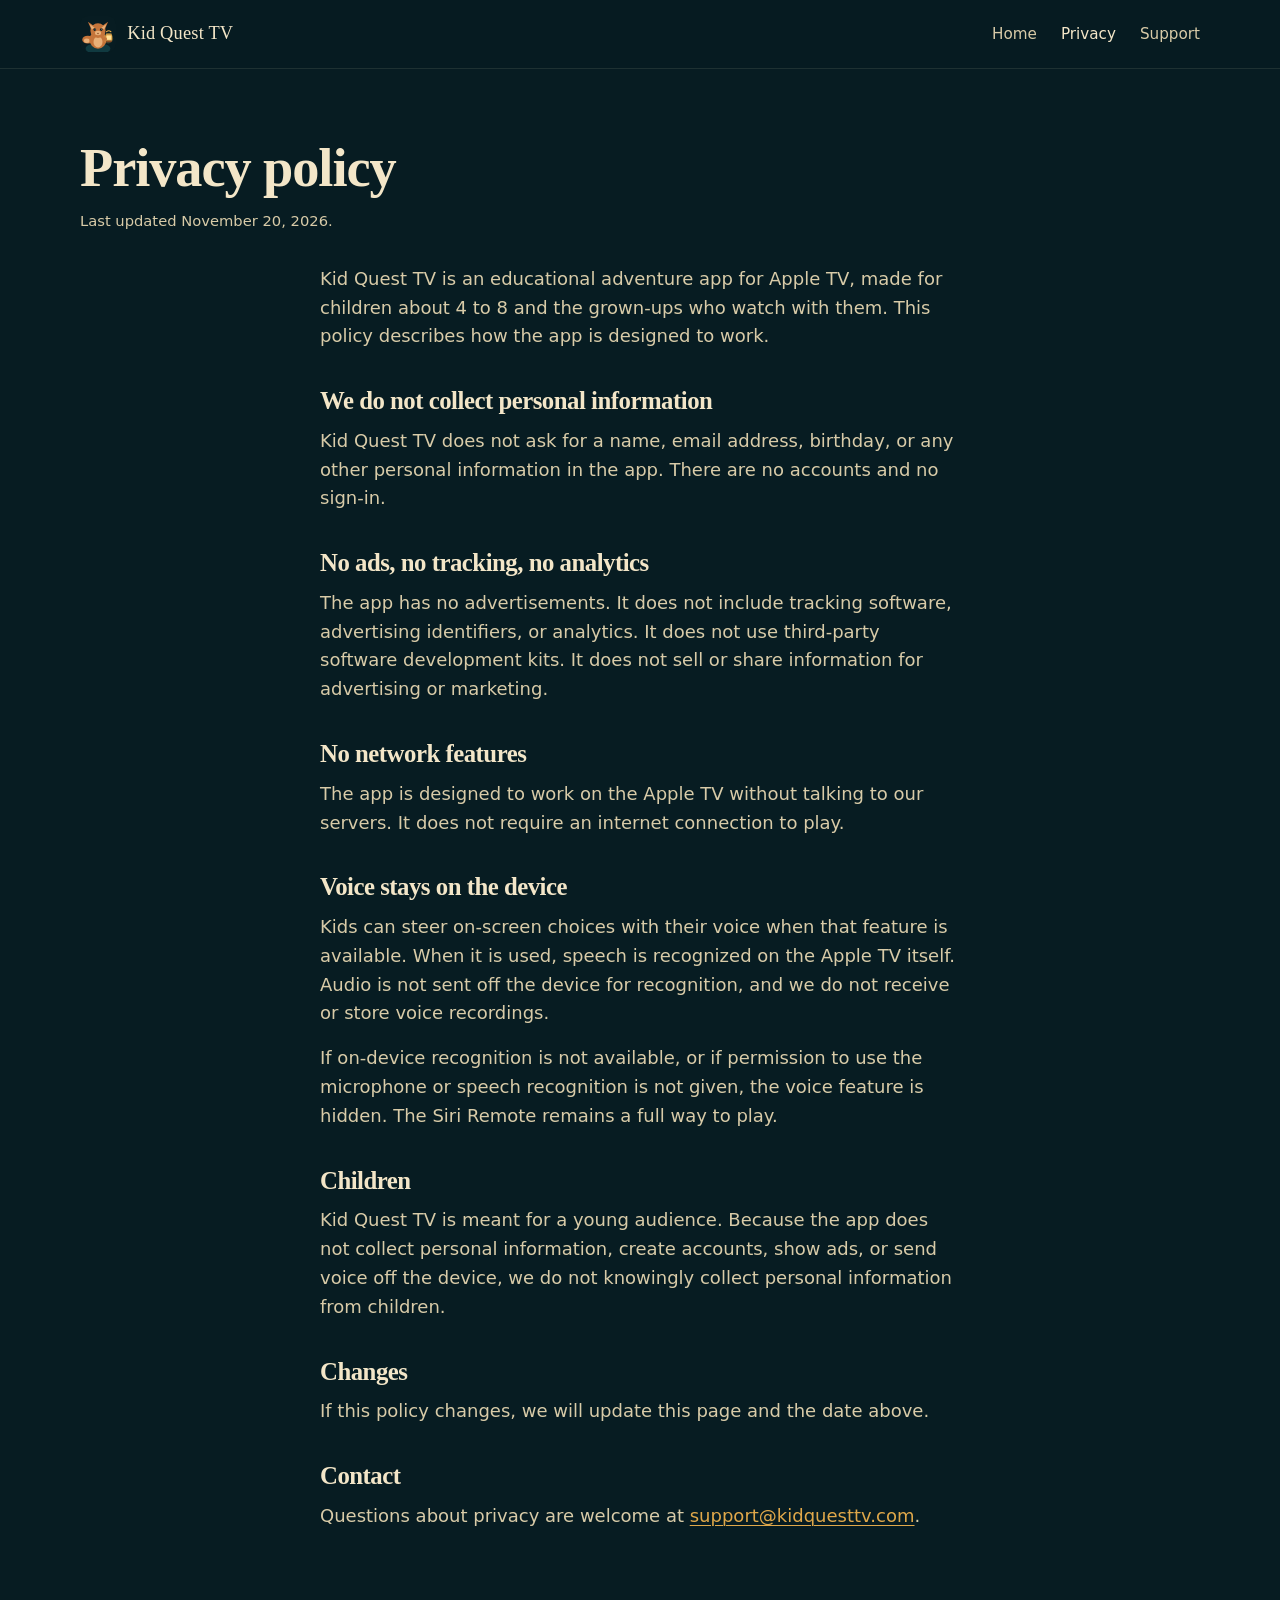
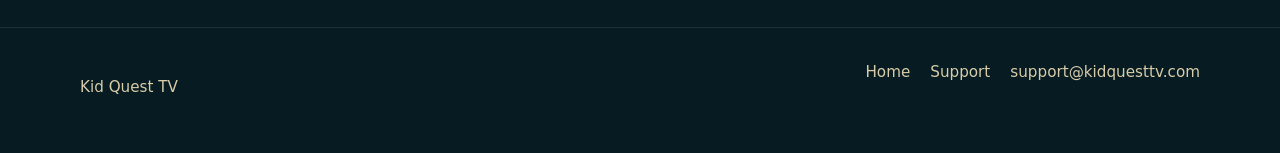
==== privacy.html @ f453ee9c "Outline website for Kid Quest TV (home, privacy, support)" ====
<!DOCTYPE html>
<html lang="en">
<head>
  <meta charset="utf-8">
  <meta name="viewport" content="width=device-width, initial-scale=1">
  <title>Privacy policy · Kid Quest TV</title>
  <meta name="description" content="Kid Quest TV has no ads, no tracking, and no accounts. When voice is used, recognition stays on the Apple TV.">
  <meta name="theme-color" content="#071C22">
  <link rel="icon" type="image/png" sizes="32x32" href="assets/favicon-32.png">
  <link rel="apple-touch-icon" href="assets/apple-touch-icon.png">
  <link rel="stylesheet" href="styles.css">
  <meta property="og:title" content="Privacy policy · Kid Quest TV">
  <meta property="og:description" content="No ads, no tracking, no accounts. Voice stays on the device.">
  <meta property="og:image" content="assets/og.jpg">
</head>
<body class="inner-page">
  <header class="site-header">
    <div class="wrap inner">
      <a class="brand" href="./">
        <img src="assets/lumen.svg" width="36" height="36" alt="">
        <span>Kid Quest TV</span>
      </a>
      <nav class="nav" aria-label="Primary">
        <a href="./">Home</a>
        <a href="privacy.html" aria-current="page">Privacy</a>
        <a href="support.html">Support</a>
      </nav>
    </div>
  </header>

  <main>
    <div class="page-hero">
      <div class="wrap">
        <h1>Privacy policy</h1>
        <p class="updated">Last updated November 20, 2026.</p>
      </div>
    </div>
    <div class="page-body">
      <div class="wrap prose">
        <p>Kid Quest TV is an educational adventure app for Apple TV, made for children about 4 to 8 and the grown-ups who watch with them. This policy describes how the app is designed to work.</p>

        <h2>We do not collect personal information</h2>
        <p>Kid Quest TV does not ask for a name, email address, birthday, or any other personal information in the app. There are no accounts and no sign-in.</p>

        <h2>No ads, no tracking, no analytics</h2>
        <p>The app has no advertisements. It does not include tracking software, advertising identifiers, or analytics. It does not use third-party software development kits. It does not sell or share information for advertising or marketing.</p>

        <h2>No network features</h2>
        <p>The app is designed to work on the Apple TV without talking to our servers. It does not require an internet connection to play.</p>

        <h2>Voice stays on the device</h2>
        <p>Kids can steer on-screen choices with their voice when that feature is available. When it is used, speech is recognized on the Apple TV itself. Audio is not sent off the device for recognition, and we do not receive or store voice recordings.</p>
        <p>If on-device recognition is not available, or if permission to use the microphone or speech recognition is not given, the voice feature is hidden. The Siri Remote remains a full way to play.</p>

        <h2>Children</h2>
        <p>Kid Quest TV is meant for a young audience. Because the app does not collect personal information, create accounts, show ads, or send voice off the device, we do not knowingly collect personal information from children.</p>

        <h2>Changes</h2>
        <p>If this policy changes, we will update this page and the date above.</p>

        <h2>Contact</h2>
        <p>Questions about privacy are welcome at <a href="mailto:support@kidquesttv.com">support@kidquesttv.com</a>.</p>
      </div>
    </div>
  </main>

  <footer class="site-footer">
    <div class="wrap inner">
      <p>Kid Quest TV</p>
      <nav class="footer-nav" aria-label="Footer">
        <a href="./">Home</a>
        <a href="support.html">Support</a>
        <a href="mailto:support@kidquesttv.com">support@kidquesttv.com</a>
      </nav>
    </div>
  </footer>
</body>
</html>
---- styles.css ----
/* Kid Quest TV — outline marketing site. No frameworks. */
:root {
  --night: #071c22;
  --deep: #0c2c33;
  --teal: #163e44;
  --water: #1b4f52;
  --sage: #8fbfb0;
  --cream: #f3e6c8;
  --cream-dim: #d8cba8;
  --gold: #e0a84a;
  --gold-soft: #f0d7a0;
  --fox: #c4743a;
  --ink: #132226;
  --max: 1120px;
  --serif: "Iowan Old Style", "Palatino Linotype", Palatino, "Georgia", serif;
  --sans: "Avenir Next", "Segoe UI", "Helvetica Neue", system-ui, sans-serif;
}

* { box-sizing: border-box; }
html { scroll-behavior: smooth; }
body {
  margin: 0;
  background: var(--night);
  color: var(--cream);
  font-family: var(--sans);
  font-size: 1.125rem;
  line-height: 1.6;
  -webkit-font-smoothing: antialiased;
}

img { max-width: 100%; height: auto; display: block; }
a { color: var(--gold); text-decoration-thickness: 1px; text-underline-offset: 0.18em; }
a:hover { color: var(--gold-soft); }
a:focus-visible, button:focus-visible {
  outline: 2px solid var(--gold);
  outline-offset: 3px;
}

.wrap {
  width: min(var(--max), calc(100% - 2.5rem));
  margin-inline: auto;
}

/* Header */
.site-header {
  position: sticky;
  top: 0;
  z-index: 10;
  background: color-mix(in srgb, var(--night) 88%, transparent);
  backdrop-filter: blur(16px);
  border-bottom: 1px solid color-mix(in srgb, var(--cream) 10%, transparent);
}
.site-header .inner {
  display: flex;
  align-items: center;
  justify-content: space-between;
  min-height: 4.25rem;
  gap: 1rem;
}
.brand {
  display: flex;
  align-items: center;
  gap: 0.7rem;
  color: var(--cream);
  text-decoration: none;
  font-family: var(--serif);
  font-size: 1.15rem;
  letter-spacing: 0.01em;
}
.brand img { width: 36px; height: 36px; border-radius: 8px; }
.nav { display: flex; gap: 1.5rem; }
.nav a { color: var(--cream-dim); text-decoration: none; font-size: 0.95rem; }
.nav a:hover, .nav a[aria-current="page"] { color: var(--cream); }

/* Hero */
.hero {
  position: relative;
  overflow: hidden;
  padding: 6.5rem 0 5.5rem;
  background:
    radial-gradient(900px 420px at 80% 30%, color-mix(in srgb, var(--gold) 16%, transparent), transparent 60%),
    radial-gradient(800px 500px at 10% 120%, color-mix(in srgb, var(--sage) 18%, transparent), transparent 55%),
    linear-gradient(180deg, var(--night) 0%, var(--deep) 55%, #0a262c 100%);
}
.hero-grid {
  display: grid;
  grid-template-columns: 1.1fr 0.9fr;
  gap: 3.5rem;
  align-items: center;
}
.eyebrow {
  margin: 0 0 0.85rem;
  color: var(--gold);
  font-size: 0.8rem;
  letter-spacing: 0.16em;
  text-transform: uppercase;
  font-weight: 600;
}
h1, h2, h3 { font-family: var(--serif); font-weight: 600; letter-spacing: -0.02em; line-height: 1.15; color: var(--cream); }
.hero h1 { margin: 0 0 1rem; font-size: clamp(2.6rem, 6vw, 4.4rem); }
.lead { margin: 0 0 2rem; font-size: clamp(1.15rem, 2vw, 1.4rem); color: var(--cream-dim); max-width: 34rem; }
.coming {
  display: inline-block;
  margin: 0;
  padding: 0.85rem 1.35rem;
  border: 1px solid color-mix(in srgb, var(--gold) 55%, transparent);
  border-radius: 999px;
  color: var(--gold-soft);
  background: color-mix(in srgb, var(--gold) 10%, transparent);
  font-size: 1rem;
  letter-spacing: 0.02em;
}

.hero-art {
  position: relative;
  min-height: 320px;
  display: grid;
  place-items: center;
}
.hero-art img {
  width: min(360px, 100%);
  filter: drop-shadow(0 18px 40px rgba(0,0,0,0.35));
}
.pond-hint {
  position: absolute;
  bottom: 8%;
  width: 70%;
  height: 28%;
  border-radius: 50%;
  background: radial-gradient(ellipse at center, color-mix(in srgb, var(--water) 80%, transparent), transparent 70%);
  z-index: -1;
}

/* Sections */
section { padding: 4.75rem 0; }
.section-kicker { margin: 0 0 0.5rem; color: var(--gold); font-size: 0.78rem; letter-spacing: 0.14em; text-transform: uppercase; font-weight: 600; }
h2 { margin: 0 0 1.1rem; font-size: clamp(1.8rem, 3.2vw, 2.5rem); }
.prose { max-width: 40rem; color: var(--cream-dim); }
.prose p { margin: 0 0 1rem; }

.split {
  display: grid;
  grid-template-columns: 1fr 1fr;
  gap: 3rem;
  align-items: start;
}

.cards {
  display: grid;
  grid-template-columns: repeat(3, 1fr);
  gap: 1.25rem;
  margin-top: 2rem;
}
.card {
  background: color-mix(in srgb, var(--teal) 70%, var(--night));
  border: 1px solid color-mix(in srgb, var(--cream) 8%, transparent);
  border-radius: 1.1rem;
  padding: 1.5rem 1.4rem 1.6rem;
}
.card h3 { margin: 0 0 0.55rem; font-size: 1.25rem; }
.card p { margin: 0; color: var(--cream-dim); font-size: 1.02rem; }

.privacy-band {
  background:
    radial-gradient(700px 280px at 90% 0%, color-mix(in srgb, var(--gold) 12%, transparent), transparent 60%),
    var(--deep);
  border-block: 1px solid color-mix(in srgb, var(--cream) 8%, transparent);
}
.privacy-list { list-style: none; margin: 1.5rem 0 0; padding: 0; display: grid; gap: 0.85rem; }
.privacy-list li {
  display: grid;
  grid-template-columns: auto 1fr;
  gap: 0.85rem;
  align-items: start;
  color: var(--cream);
}
.mark {
  width: 1.55rem; height: 1.55rem; border-radius: 50%;
  background: color-mix(in srgb, var(--gold) 18%, transparent);
  color: var(--gold);
  display: grid; place-items: center;
  font-size: 0.85rem;
  margin-top: 0.15rem;
}

.cta {
  text-align: center;
  padding-bottom: 6rem;
}
.cta h2 { margin-bottom: 0.75rem; }
.cta p { margin: 0 auto 1.5rem; max-width: 32rem; color: var(--cream-dim); }

/* Inner pages */
.page-hero { padding: 4.25rem 0 2rem; }
.page-hero h1 { margin: 0 0 0.6rem; font-size: clamp(2.2rem, 5vw, 3.4rem); }
.page-hero p { margin: 0; color: var(--cream-dim); max-width: 36rem; }
.page-body { padding: 0 0 5rem; }
.page-body h2 { font-size: 1.55rem; margin: 2.25rem 0 0.7rem; }
.page-body p, .page-body li { color: var(--cream-dim); }
.page-body ul { padding-left: 1.2rem; }
.page-body li { margin: 0 0 0.45rem; }
.updated { font-size: 0.92rem; color: color-mix(in srgb, var(--cream-dim) 80%, transparent); }

.faq + .faq { margin-top: 1.5rem; border-top: 1px solid color-mix(in srgb, var(--cream) 10%, transparent); padding-top: 1.5rem; }
.faq h2 { margin-top: 0; }

/* Footer */
.site-footer {
  border-top: 1px solid color-mix(in srgb, var(--cream) 10%, transparent);
  padding: 2rem 0 2.4rem;
  color: var(--cream-dim);
  font-size: 0.95rem;
}
.site-footer .inner { display: flex; justify-content: space-between; gap: 1rem; flex-wrap: wrap; }
.site-footer a { color: var(--cream-dim); text-decoration: none; }
.site-footer a:hover { color: var(--cream); }
.footer-nav { display: flex; gap: 1.25rem; }

@media (max-width: 860px) {
  .hero { padding: 4rem 0 3.5rem; }
  .hero-grid, .split, .cards { grid-template-columns: 1fr; }
  .hero-art { min-height: 240px; order: -1; }
  .hero-art img { width: min(240px, 70%); margin-inline: auto; }
  section { padding: 3.4rem 0; }
}

@media (prefers-reduced-motion: reduce) {
  html { scroll-behavior: auto; }
}
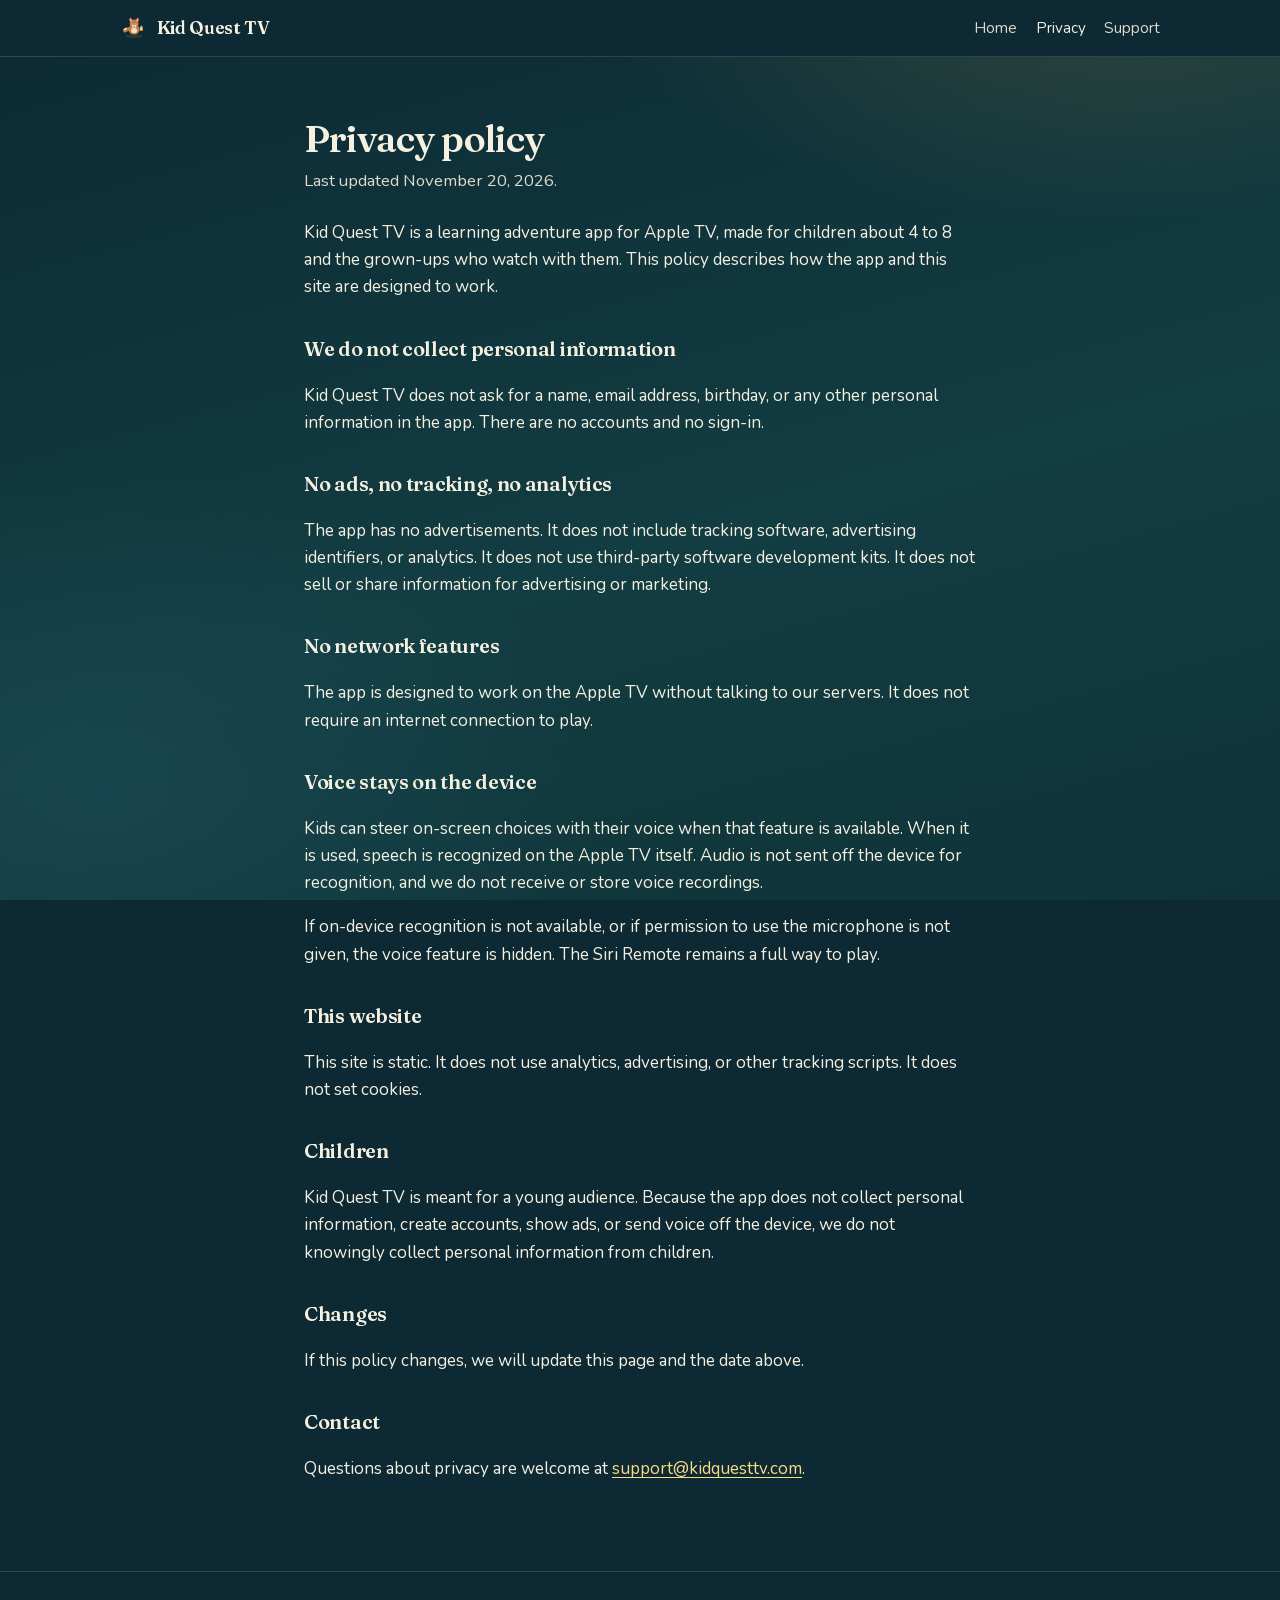
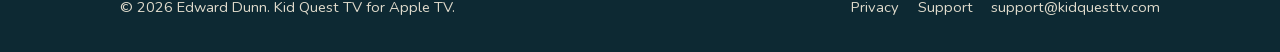
==== commit 5eb2e331: "Redesign site around the real Kid Quest TV look (palette, Lumen, UI mockups)" ====
--- a/privacy.html
+++ b/privacy.html
@@ -5,39 +5,52 @@
   <meta name="viewport" content="width=device-width, initial-scale=1">
   <title>Privacy policy · Kid Quest TV</title>
   <meta name="description" content="Kid Quest TV has no ads, no tracking, and no accounts. When voice is used, recognition stays on the Apple TV.">
-  <meta name="theme-color" content="#071C22">
+  <link rel="canonical" href="https://erdtheturd.github.io/kidquesttv/privacy.html">
+  <meta name="theme-color" content="#0D2933">
+
+  <meta property="og:type" content="website">
+  <meta property="og:site_name" content="Kid Quest TV">
+  <meta property="og:locale" content="en_US">
+  <meta property="og:url" content="https://erdtheturd.github.io/kidquesttv/privacy.html">
+  <meta property="og:title" content="Privacy policy · Kid Quest TV">
+  <meta property="og:description" content="No ads, no tracking, no accounts. Voice stays on the device.">
+  <meta property="og:image" content="https://erdtheturd.github.io/kidquesttv/assets/og.png">
+  <meta property="og:image:alt" content="Kid Quest TV">
+
+  <meta name="twitter:card" content="summary_large_image">
+  <meta name="twitter:title" content="Privacy policy · Kid Quest TV">
+  <meta name="twitter:description" content="No ads, no tracking, no accounts. Voice stays on the device.">
+  <meta name="twitter:image" content="https://erdtheturd.github.io/kidquesttv/assets/og.png">
+
+  <link rel="icon" href="assets/mark.svg" type="image/svg+xml">
   <link rel="icon" type="image/png" sizes="32x32" href="assets/favicon-32.png">
   <link rel="apple-touch-icon" href="assets/apple-touch-icon.png">
-  <link rel="stylesheet" href="styles.css">
-  <meta property="og:title" content="Privacy policy · Kid Quest TV">
-  <meta property="og:description" content="No ads, no tracking, no accounts. Voice stays on the device.">
-  <meta property="og:image" content="assets/og.jpg">
+  <link rel="stylesheet" href="assets/styles.css">
 </head>
-<body class="inner-page">
+<body>
+  <a class="skip" href="#main">Skip to content</a>
+
   <header class="site-header">
-    <div class="wrap inner">
+    <nav class="nav" aria-label="Primary">
       <a class="brand" href="./">
-        <img src="assets/lumen.svg" width="36" height="36" alt="">
+        <img class="brand-mark" src="assets/mark.svg" width="28" height="28" alt="">
         <span>Kid Quest TV</span>
       </a>
-      <nav class="nav" aria-label="Primary">
-        <a href="./">Home</a>
-        <a href="privacy.html" aria-current="page">Privacy</a>
-        <a href="support.html">Support</a>
-      </nav>
-    </div>
+      <ul class="nav-links">
+        <li><a href="./">Home</a></li>
+        <li><a href="privacy.html" aria-current="page">Privacy</a></li>
+        <li><a href="support.html">Support</a></li>
+      </ul>
+    </nav>
   </header>
 
-  <main>
-    <div class="page-hero">
-      <div class="wrap">
+  <main id="main">
+    <article class="page">
+      <div class="page-narrow">
         <h1>Privacy policy</h1>
-        <p class="updated">Last updated November 20, 2026.</p>
-      </div>
-    </div>
-    <div class="page-body">
-      <div class="wrap prose">
-        <p>Kid Quest TV is an educational adventure app for Apple TV, made for children about 4 to 8 and the grown-ups who watch with them. This policy describes how the app is designed to work.</p>
+        <p class="lede">Last updated November 20, 2026.</p>
+
+        <p>Kid Quest TV is a learning adventure app for Apple TV, made for children about 4 to 8 and the grown-ups who watch with them. This policy describes how the app and this site are designed to work.</p>
 
         <h2>We do not collect personal information</h2>
         <p>Kid Quest TV does not ask for a name, email address, birthday, or any other personal information in the app. There are no accounts and no sign-in.</p>
@@ -50,7 +63,10 @@
 
         <h2>Voice stays on the device</h2>
         <p>Kids can steer on-screen choices with their voice when that feature is available. When it is used, speech is recognized on the Apple TV itself. Audio is not sent off the device for recognition, and we do not receive or store voice recordings.</p>
-        <p>If on-device recognition is not available, or if permission to use the microphone or speech recognition is not given, the voice feature is hidden. The Siri Remote remains a full way to play.</p>
+        <p>If on-device recognition is not available, or if permission to use the microphone is not given, the voice feature is hidden. The Siri Remote remains a full way to play.</p>
+
+        <h2>This website</h2>
+        <p>This site is static. It does not use analytics, advertising, or other tracking scripts. It does not set cookies.</p>
 
         <h2>Children</h2>
         <p>Kid Quest TV is meant for a young audience. Because the app does not collect personal information, create accounts, show ads, or send voice off the device, we do not knowingly collect personal information from children.</p>
@@ -61,18 +77,19 @@
         <h2>Contact</h2>
         <p>Questions about privacy are welcome at <a href="mailto:support@kidquesttv.com">support@kidquesttv.com</a>.</p>
       </div>
-    </div>
+    </article>
   </main>
 
   <footer class="site-footer">
-    <div class="wrap inner">
-      <p>Kid Quest TV</p>
-      <nav class="footer-nav" aria-label="Footer">
-        <a href="./">Home</a>
+    <div class="wrap footer-inner">
+      <p>&copy; 2026 Edward Dunn. Kid Quest TV for Apple TV.</p>
+      <div class="footer-links">
+        <a href="privacy.html">Privacy</a>
         <a href="support.html">Support</a>
         <a href="mailto:support@kidquesttv.com">support@kidquesttv.com</a>
-      </nav>
+      </div>
     </div>
   </footer>
+
 </body>
 </html>
--- a/assets/styles.css
+++ b/assets/styles.css
@@ -0,0 +1,631 @@
+/* Kid Quest TV — palette and type taken from the tvOS app. */
+
+@import url("fonts/fonts.css");
+
+:root {
+  --night: #0d2933;
+  --meadow: #123d42;
+  --pond: #1f5261;
+  --gold: #edb847;
+  --glow: #fadb85;
+  --cream: #f5f0e0;
+  --soft: #e0dbcc;
+  --fox: #c77a47;
+  --fox-cream: #f2e0c2;
+  --rose: #b86b61;
+  --line: rgba(245, 240, 224, 0.14);
+  --ink: var(--cream);
+  --muted: color-mix(in srgb, var(--soft) 78%, var(--pond));
+  --max: 1040px;
+  --pad: clamp(1.25rem, 4vw, 2.5rem);
+  --display: "Fraunces", "Iowan Old Style", "Palatino Linotype", Palatino, Georgia, serif;
+  --ui: "Nunito", "Avenir Next Rounded", "Avenir Next", "Segoe UI", "Helvetica Neue", sans-serif;
+}
+
+*,
+*::before,
+*::after {
+  box-sizing: border-box;
+}
+
+html {
+  scroll-behavior: smooth;
+}
+
+@media (prefers-reduced-motion: reduce) {
+  html {
+    scroll-behavior: auto;
+  }
+
+  *,
+  *::before,
+  *::after {
+    animation: none !important;
+    transition: none !important;
+  }
+}
+
+body {
+  margin: 0;
+  color: var(--cream);
+  background-color: var(--night);
+  background-image:
+    radial-gradient(900px 480px at 86% -6%, rgba(237, 184, 71, 0.16), transparent 58%),
+    radial-gradient(820px 520px at 8% 88%, rgba(31, 82, 97, 0.45), transparent 62%),
+    linear-gradient(165deg, #0d2933 0%, #123d42 58%, #0f3338 100%);
+  background-attachment: fixed;
+  font: 17px/1.6 var(--ui);
+  -webkit-font-smoothing: antialiased;
+  text-rendering: optimizeLegibility;
+  min-height: 100vh;
+}
+
+img,
+svg {
+  max-width: 100%;
+  height: auto;
+  vertical-align: middle;
+}
+
+a {
+  color: var(--glow);
+  text-underline-offset: 0.16em;
+}
+
+a:hover {
+  color: var(--gold);
+}
+
+a:focus-visible {
+  outline: 2px solid var(--gold);
+  outline-offset: 3px;
+  border-radius: 3px;
+}
+
+.skip {
+  position: absolute;
+  left: -9999px;
+  top: 0;
+}
+
+.skip:focus {
+  left: var(--pad);
+  top: 0.75rem;
+  z-index: 100;
+  background: var(--gold);
+  color: var(--night);
+  padding: 0.5rem 0.75rem;
+  text-decoration: none;
+}
+
+.wrap {
+  width: min(100% - 2 * var(--pad), var(--max));
+  margin-inline: auto;
+}
+
+/* Header — solid, no frosted glass */
+
+.site-header {
+  position: sticky;
+  top: 0;
+  z-index: 20;
+  background: var(--night);
+  border-bottom: 1px solid var(--line);
+}
+
+.nav {
+  display: flex;
+  align-items: center;
+  justify-content: space-between;
+  gap: 1rem;
+  padding: 0.85rem 0;
+  width: min(100% - 2 * var(--pad), var(--max));
+  margin-inline: auto;
+}
+
+.brand {
+  display: inline-flex;
+  align-items: center;
+  gap: 0.55rem;
+  color: var(--cream);
+  text-decoration: none;
+  font-family: var(--display);
+  font-weight: 600;
+  font-size: 1.12rem;
+  letter-spacing: -0.02em;
+  font-optical-sizing: auto;
+}
+
+.brand:hover {
+  color: var(--cream);
+}
+
+.brand-mark {
+  flex: none;
+  width: 1.75rem;
+  height: 1.75rem;
+  border-radius: 0.4rem;
+  background: var(--meadow);
+}
+
+.nav-links {
+  display: flex;
+  gap: 1.15rem;
+  list-style: none;
+  margin: 0;
+  padding: 0;
+  font-size: 0.95rem;
+}
+
+.nav-links a {
+  color: var(--soft);
+  text-decoration: none;
+}
+
+.nav-links a:hover,
+.nav-links a[aria-current="page"] {
+  color: var(--cream);
+}
+
+/* Hero */
+
+.hero {
+  padding: clamp(2.75rem, 8vw, 5rem) 0 clamp(1.5rem, 4vw, 2.25rem);
+}
+
+.hero-inner {
+  display: grid;
+  gap: clamp(2rem, 5vw, 3.25rem);
+  align-items: center;
+}
+
+@media (min-width: 880px) {
+  .hero-inner {
+    grid-template-columns: 1.02fr 0.98fr;
+  }
+}
+
+.wordmark {
+  margin: 0 0 0.85rem;
+  font-family: var(--display);
+  font-size: clamp(2.35rem, 6vw, 3.3rem);
+  font-weight: 600;
+  letter-spacing: -0.03em;
+  line-height: 1.05;
+  color: var(--cream);
+  font-optical-sizing: auto;
+}
+
+.hero h1 {
+  margin: 0 0 1rem;
+  font-family: var(--display);
+  font-size: clamp(1.4rem, 3.1vw, 1.8rem);
+  font-weight: 500;
+  letter-spacing: -0.02em;
+  line-height: 1.28;
+  color: var(--cream);
+  max-width: 22ch;
+  font-optical-sizing: auto;
+}
+
+.lede {
+  margin: 0 0 1.35rem;
+  color: var(--soft);
+  font-size: 1.05rem;
+  max-width: 38ch;
+}
+
+.hero-cta {
+  display: flex;
+  flex-wrap: wrap;
+  align-items: center;
+  gap: 0.85rem 1.1rem;
+}
+
+.coming-pill {
+  display: inline-flex;
+  align-items: center;
+  margin: 0;
+  padding: 0.72rem 1.15rem;
+  border-radius: 999px;
+  background: var(--gold);
+  color: var(--night);
+  font-size: 0.95rem;
+  font-weight: 700;
+  letter-spacing: 0.01em;
+}
+
+.device-note {
+  margin: 0;
+  color: var(--soft);
+  font-size: 0.92rem;
+}
+
+/* TV frame + in-app mockups */
+
+.device {
+  margin: 0;
+}
+
+.tv {
+  background: #070d0f;
+  border-radius: 1.15rem;
+  padding: 0.65rem 0.65rem 1.05rem;
+  box-shadow:
+    0 0 0 1px rgba(245, 240, 224, 0.06),
+    0 22px 48px rgba(0, 0, 0, 0.38);
+  position: relative;
+}
+
+.tv::after {
+  content: "";
+  position: absolute;
+  left: 50%;
+  bottom: 0.38rem;
+  width: 0.38rem;
+  height: 0.38rem;
+  border-radius: 50%;
+  background: #1a2a2e;
+  transform: translateX(-50%);
+}
+
+.tv-screen {
+  aspect-ratio: 16 / 9;
+  border-radius: 0.28rem;
+  overflow: hidden;
+}
+
+.meadow {
+  background:
+    radial-gradient(ellipse 70% 80% at 78% 18%, rgba(237, 184, 71, 0.18), transparent 55%),
+    radial-gradient(ellipse 60% 70% at 28% 82%, rgba(31, 82, 97, 0.4), transparent 60%),
+    linear-gradient(145deg, #0d2933 0%, #123d42 52%, #1a4a52 100%);
+  color: var(--cream);
+  font-family: var(--ui);
+}
+
+.ui-title-screen,
+.ui-quest {
+  height: 100%;
+  display: flex;
+  flex-direction: column;
+  align-items: center;
+  justify-content: center;
+  text-align: center;
+  padding: 4% 6%;
+  gap: 0.35rem;
+}
+
+.ui-quest-top {
+  align-self: stretch;
+  display: flex;
+  justify-content: flex-start;
+  margin-bottom: 0.15rem;
+}
+
+.ui-lumen {
+  display: block;
+  flex: none;
+}
+
+.ui-lumen-lg {
+  width: min(28%, 9.5rem);
+  height: auto;
+  margin-bottom: 0.15rem;
+}
+
+.ui-lumen-md {
+  width: min(22%, 7rem);
+  height: auto;
+}
+
+.ui-lumen-sm {
+  width: 12%;
+  max-width: 3.4rem;
+  height: auto;
+}
+
+.ui-app-name {
+  margin: 0;
+  font-size: clamp(1.15rem, 3.2vw, 1.85rem);
+  font-weight: 700;
+  letter-spacing: -0.03em;
+  line-height: 1.1;
+  color: var(--cream);
+}
+
+.ui-gold {
+  color: var(--gold);
+}
+
+.ui-tagline,
+.ui-prompt {
+  margin: 0;
+  font-size: clamp(0.72rem, 1.7vw, 1rem);
+  font-weight: 400;
+  color: var(--soft);
+  max-width: 28ch;
+  line-height: 1.35;
+}
+
+.ui-scene-title {
+  margin: 0;
+  font-size: clamp(0.95rem, 2.3vw, 1.35rem);
+  font-weight: 700;
+  color: var(--gold);
+  letter-spacing: -0.02em;
+}
+
+.ui-actions {
+  display: flex;
+  flex-wrap: wrap;
+  justify-content: center;
+  gap: 0.55rem 0.7rem;
+  margin-top: 0.45rem;
+}
+
+.ui-btn {
+  display: inline-flex;
+  align-items: center;
+  justify-content: center;
+  min-width: 6.4rem;
+  padding: 0.42rem 0.95rem;
+  border-radius: 999px;
+  font-size: clamp(0.72rem, 1.5vw, 0.95rem);
+  font-weight: 700;
+  line-height: 1.2;
+  white-space: nowrap;
+}
+
+.ui-btn-primary {
+  background: var(--gold);
+  color: var(--night);
+}
+
+.ui-btn-secondary {
+  background: transparent;
+  color: var(--cream);
+  box-shadow: inset 0 0 0 1.5px var(--cream);
+}
+
+.ui-btn-choice {
+  background: var(--meadow);
+  color: var(--cream);
+  min-width: 5.4rem;
+  box-shadow: inset 0 0 0 1px rgba(245, 240, 224, 0.12);
+}
+
+.ui-hint {
+  margin: 0.35rem 0 0;
+  font-size: clamp(0.58rem, 1.25vw, 0.78rem);
+  font-weight: 600;
+  color: color-mix(in srgb, var(--soft) 90%, transparent);
+}
+
+.ui-frogs {
+  display: flex;
+  justify-content: center;
+  align-items: flex-end;
+  gap: 0.85rem;
+  margin: 0.15rem 0 0.1rem;
+}
+
+.ui-frogs .frog {
+  width: clamp(2.4rem, 7vw, 3.6rem);
+  height: auto;
+}
+
+.caption {
+  margin: 0.85rem 0 0;
+  text-align: center;
+  font-size: 0.88rem;
+  color: var(--soft);
+}
+
+.screens {
+  padding: 0.5rem 0 clamp(2.5rem, 6vw, 3.75rem);
+}
+
+.screens-grid {
+  display: grid;
+  gap: 1.4rem 1.25rem;
+}
+
+@media (min-width: 800px) {
+  .screens-grid {
+    grid-template-columns: repeat(2, 1fr);
+  }
+}
+
+.tv-sm {
+  padding: 0.45rem 0.45rem 0.85rem;
+  border-radius: 0.9rem;
+}
+
+.tv-sm .ui-hint {
+  display: none;
+}
+
+.tv-sm .ui-lumen-sm {
+  max-width: 2.2rem;
+}
+
+/* Features */
+
+.features {
+  padding: 0 0 clamp(3rem, 7vw, 4.5rem);
+}
+
+.features-head {
+  margin: 0 0 1.5rem;
+  max-width: 34ch;
+}
+
+.features-head h2 {
+  margin: 0 0 0.45rem;
+  font-family: var(--display);
+  font-size: clamp(1.4rem, 3vw, 1.7rem);
+  font-weight: 600;
+  letter-spacing: -0.02em;
+  font-optical-sizing: auto;
+}
+
+.features-head p {
+  margin: 0;
+  color: var(--soft);
+}
+
+.feature-list {
+  list-style: none;
+  margin: 0;
+  padding: 0;
+  border-top: 1px solid var(--line);
+}
+
+.feature-list li {
+  padding: 1.15rem 0;
+  border-bottom: 1px solid var(--line);
+  display: grid;
+  gap: 0.25rem 1.5rem;
+}
+
+@media (min-width: 720px) {
+  .feature-list li {
+    grid-template-columns: 12rem 1fr;
+    align-items: baseline;
+  }
+}
+
+.feature-list h3 {
+  margin: 0;
+  font-size: 1rem;
+  font-weight: 700;
+  letter-spacing: -0.01em;
+}
+
+.feature-list p {
+  margin: 0;
+  color: var(--soft);
+  font-size: 0.98rem;
+  max-width: 46ch;
+}
+
+/* Interior pages */
+
+.page {
+  padding: clamp(2.5rem, 6vw, 3.75rem) 0 clamp(3rem, 7vw, 4.5rem);
+}
+
+.page-narrow {
+  width: min(100% - 2 * var(--pad), 42rem);
+  margin-inline: auto;
+}
+
+.page h1 {
+  margin: 0 0 0.5rem;
+  font-family: var(--display);
+  font-size: clamp(1.9rem, 4vw, 2.35rem);
+  font-weight: 600;
+  letter-spacing: -0.025em;
+  line-height: 1.15;
+  font-optical-sizing: auto;
+}
+
+.page h2 {
+  margin: 2rem 0 0.55rem;
+  font-family: var(--display);
+  font-size: 1.25rem;
+  font-weight: 600;
+  letter-spacing: -0.015em;
+  font-optical-sizing: auto;
+}
+
+.page p {
+  color: var(--cream);
+}
+
+.page .lede {
+  margin-bottom: 1.5rem;
+  color: var(--soft);
+}
+
+.faq details {
+  border-top: 1px solid var(--line);
+  padding: 0.95rem 0;
+}
+
+.faq details:last-child {
+  border-bottom: 1px solid var(--line);
+}
+
+.faq summary {
+  cursor: pointer;
+  font-weight: 700;
+  letter-spacing: -0.01em;
+  list-style: none;
+}
+
+.faq summary::-webkit-details-marker {
+  display: none;
+}
+
+.faq summary::after {
+  content: "+";
+  float: right;
+  color: var(--soft);
+  font-weight: 500;
+}
+
+.faq details[open] summary::after {
+  content: "–";
+}
+
+.faq details p {
+  margin: 0.65rem 0 0.15rem;
+  color: var(--soft);
+}
+
+/* Footer */
+
+.site-footer {
+  border-top: 1px solid var(--line);
+  padding: 1.5rem 0 2rem;
+  color: var(--soft);
+  font-size: 0.92rem;
+}
+
+.footer-inner {
+  display: flex;
+  flex-wrap: wrap;
+  justify-content: space-between;
+  gap: 0.75rem 1.5rem;
+}
+
+.footer-inner p {
+  margin: 0;
+}
+
+.footer-links {
+  display: flex;
+  flex-wrap: wrap;
+  gap: 0.85rem 1.15rem;
+}
+
+.footer-links a {
+  color: var(--soft);
+  text-decoration: none;
+}
+
+.footer-links a:hover {
+  color: var(--cream);
+}
+
+@media (max-width: 520px) {
+  .nav-links {
+    gap: 0.8rem;
+  }
+
+  .ui-btn {
+    min-width: 5.2rem;
+  }
+}
